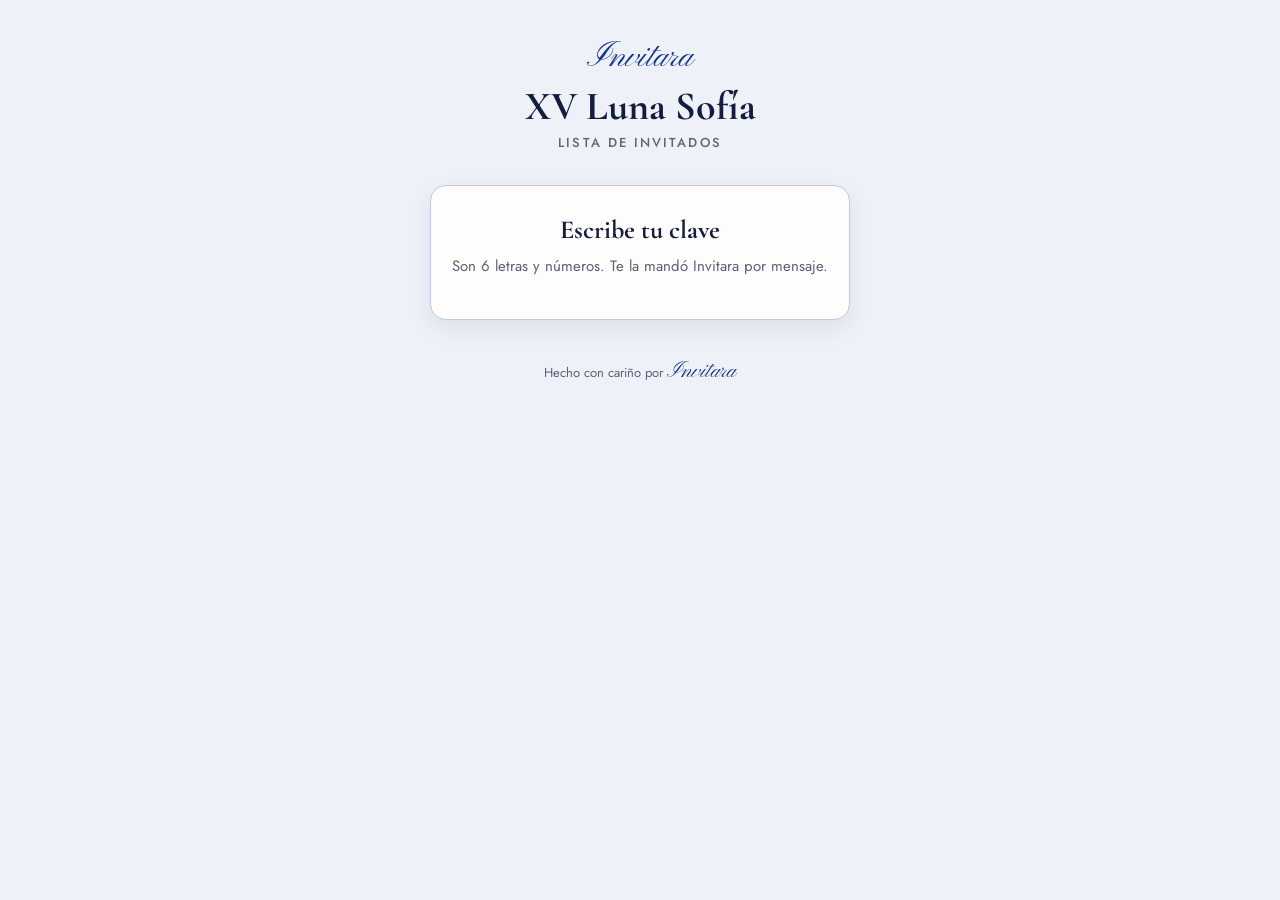
==== panel/index.html @ 73075bc1 "Versión 1 de la invitación de XV de Luna Sofía (portada A · Luna creciente) Co-Authored-By: Claude O" ====
<!DOCTYPE html>
<html lang="es">
<head>
  <meta charset="utf-8">
  <meta name="viewport" content="width=device-width, initial-scale=1">
  <meta name="robots" content="noindex, nofollow">
  <meta name="referrer" content="no-referrer">
  <title>Lista de invitados · XV Luna Sofía</title>
  <link rel="preconnect" href="https://fonts.googleapis.com">
  <link rel="preconnect" href="https://fonts.gstatic.com" crossorigin>
  <link href="https://fonts.googleapis.com/css2?family=Cormorant+Garamond:wght@500;600;700&family=Jost:wght@400;500;600&family=Pinyon+Script&display=swap" rel="stylesheet">
  <link rel="stylesheet" href="panel.css?v=1">
</head>
<body>
  <header class="encabezado">
    <p class="marca">Invitara</p>
    <h1 class="evento" id="evento">XV Luna Sofía</h1>
    <p class="subtitulo">Lista de invitados</p>
  </header>

  <main class="contenido">
    <!-- 1. Clave -->
    <section class="tarjeta acceso" id="vista-clave" aria-labelledby="titulo-clave">
      <h2 class="titulo-tarjeta" id="titulo-clave">Escribe tu clave</h2>
      <p class="ayuda">Son 6 letras y números. Te la mandó Invitara por mensaje.</p>
      <form id="form-clave" novalidate>
        <label class="etiqueta-campo" for="clave">Clave del panel</label>
        <input id="clave" name="clave" type="text" inputmode="text" autocomplete="off" autocapitalize="characters"
               spellcheck="false" maxlength="12" aria-describedby="error-clave" required>
        <p class="error" id="error-clave" role="alert" hidden></p>
        <button class="boton" type="submit" id="boton-entrar">Entrar</button>
      </form>
    </section>

    <!-- 2. Panel -->
    <section id="vista-panel" hidden aria-label="Confirmaciones">
      <div class="barra">
        <p class="actualizado" id="actualizado"></p>
        <div class="barra__botones">
          <button class="boton boton--claro" type="button" id="boton-actualizar">Actualizar</button>
          <button class="boton boton--texto" type="button" id="boton-salir">Salir</button>
        </div>
      </div>
      <p class="error error--global" id="error-panel" role="alert" hidden></p>

      <div class="totales">
        <div class="total total--grande">
          <p class="total__numero" id="t-personas">0</p>
          <p class="total__texto">personas asistirán</p>
        </div>
        <div class="total">
          <p class="total__numero" id="t-familias">0</p>
          <p class="total__texto">familias confirmaron</p>
        </div>
        <div class="total">
          <p class="total__numero" id="t-no">0</p>
          <p class="total__texto">no asistirán</p>
        </div>
        <div class="total">
          <p class="total__numero" id="t-faltan">0</p>
          <p class="total__texto" id="t-faltan-texto">lugares por confirmar</p>
        </div>
      </div>
      <p class="aviso" id="aviso-duplicados" hidden></p>

      <div class="herramientas">
        <label class="etiqueta-campo" for="buscar">Buscar por nombre</label>
        <input id="buscar" type="search" autocomplete="off" placeholder="Ej. Pérez">
        <div class="filtros" role="group" aria-label="Filtrar">
          <button type="button" class="filtro" data-filtro="todos" aria-pressed="true">Todos <span></span></button>
          <button type="button" class="filtro" data-filtro="si" aria-pressed="false">Asistirán <span></span></button>
          <button type="button" class="filtro" data-filtro="no" aria-pressed="false">No asistirán <span></span></button>
        </div>
        <button class="boton boton--claro boton--ancho" type="button" id="boton-descargar">Descargar lista</button>
      </div>

      <p class="conteo" id="conteo" aria-live="polite"></p>
      <ul class="lista" id="lista"></ul>
    </section>
  </main>

  <footer class="pie">Hecho con cariño por <span class="marca marca--chica">Invitara</span></footer>

  <script src="panel.js?v=1"></script>
</body>
</html>
---- panel/panel.css ----
/* ==========================================================================
   PANEL.CSS — Panel de invitados de Invitara (primero celular)
   Los colores se pueden cambiar desde config.json ("colores").
   ========================================================================== */

:root {
  --papel: #F7EBE8;
  --principal: #A44A5C;
  --dorado: #B08A4E;
  --tinta: #3A2328;
  --tarjeta: #FFFDFC;
  --suave: color-mix(in srgb, var(--tinta) 68%, var(--papel));
  --linea: color-mix(in srgb, var(--principal) 22%, var(--papel));
  --exito: #2E6B47;
  --error: #A3261E;
  --fuente-titulos: 'Cormorant Garamond', Georgia, serif;
  --fuente-texto: 'Jost', 'Segoe UI', system-ui, sans-serif;
  --radio: 16px;
}

* { box-sizing: border-box; }
[hidden] { display: none !important; }

body {
  margin: 0;
  min-height: 100vh;
  background: var(--papel);
  color: var(--tinta);
  font-family: var(--fuente-texto);
  font-size: 16px;
  line-height: 1.5;
  -webkit-font-smoothing: antialiased;
}

/* ---------- encabezado ---------- */
.encabezado { padding: 28px 16px 8px; text-align: center; }
.marca {
  margin: 0;
  font-family: 'Pinyon Script', cursive;
  font-size: 34px;
  line-height: 1.1;
  color: var(--principal);
}
.marca--chica { font-size: 22px; }
.evento {
  margin: 6px 0 0;
  font-family: var(--fuente-titulos);
  font-weight: 700;
  font-size: 30px;
  line-height: 1.15;
}
.subtitulo {
  margin: 4px 0 0;
  font-size: 13px;
  font-weight: 500;
  letter-spacing: 0.16em;
  text-transform: uppercase;
  color: var(--dorado);
}

.contenido { width: 100%; max-width: 760px; margin: 0 auto; padding: 16px 16px 40px; }

/* ---------- tarjetas y campos ---------- */
.tarjeta {
  background: var(--tarjeta);
  border: 1px solid var(--linea);
  border-radius: var(--radio);
  padding: 24px 18px;
  box-shadow: 0 8px 24px color-mix(in srgb, var(--tinta) 8%, transparent);
}
.acceso { max-width: 420px; margin: 8px auto 0; }
.titulo-tarjeta { margin: 0; font-family: var(--fuente-titulos); font-size: 26px; font-weight: 700; text-align: center; }
.ayuda { margin: 6px 0 18px; text-align: center; color: var(--suave); font-size: 15px; }

.etiqueta-campo {
  display: block;
  margin: 0 0 6px;
  font-size: 13px;
  font-weight: 600;
  letter-spacing: 0.08em;
  text-transform: uppercase;
  color: var(--principal);
}

input[type="text"], input[type="search"] {
  display: block;
  width: 100%;
  min-height: 48px;
  padding: 10px 14px;
  font: inherit;
  font-size: 16px;
  color: var(--tinta);
  background: #FFFFFF;
  border: 1px solid var(--linea);
  border-radius: 12px;
}
#clave {
  font-size: 26px;
  font-weight: 600;
  letter-spacing: 0.35em;
  text-align: center;
  text-transform: uppercase;
}
input:focus-visible {
  outline: none;
  border-color: var(--principal);
  box-shadow: 0 0 0 3px color-mix(in srgb, var(--principal) 28%, transparent);
}
input[aria-invalid="true"] { border: 2px solid var(--error); }

.error { margin: 10px 0 0; color: var(--error); font-weight: 500; font-size: 15px; }
.error::before { content: "⚠ "; }
.error--global { margin: 0 0 12px; padding: 10px 14px; background: #FFF4F2; border-radius: 12px; }

/* ---------- botones ---------- */
.boton {
  display: inline-flex;
  align-items: center;
  justify-content: center;
  width: 100%;
  min-height: 48px;
  margin-top: 16px;
  padding: 10px 20px;
  font: inherit;
  font-weight: 600;
  font-size: 15px;
  letter-spacing: 0.06em;
  text-transform: uppercase;
  color: #FFFFFF;
  background: var(--principal);
  border: 1.5px solid var(--principal);
  border-radius: 999px;
  cursor: pointer;
}
.boton:hover { filter: brightness(1.08); }
.boton:disabled { opacity: 0.6; cursor: progress; }
.boton--claro { background: transparent; color: var(--principal); }
.boton--texto { background: transparent; border-color: transparent; color: var(--suave); text-decoration: underline; text-underline-offset: 3px; }
button:focus-visible, a:focus-visible { outline: 3px solid var(--principal); outline-offset: 3px; }

/* ---------- barra superior del panel ---------- */
.barra { display: flex; flex-wrap: wrap; align-items: center; justify-content: space-between; gap: 8px; margin-bottom: 12px; }
.actualizado { margin: 0; color: var(--suave); font-size: 14px; }
.barra__botones { display: flex; gap: 8px; }
.barra__botones .boton { width: auto; min-height: 44px; margin: 0; padding: 8px 16px; font-size: 13px; }

/* ---------- totales ---------- */
.totales { display: grid; grid-template-columns: repeat(3, 1fr); gap: 8px; }
.total {
  margin: 0;
  padding: 14px 12px;
  background: var(--tarjeta);
  border: 1px solid var(--linea);
  border-radius: var(--radio);
  text-align: center;
}
.total--grande { grid-column: 1 / -1; background: var(--principal); border-color: var(--principal); color: #FFFFFF; }
/* lining-nums: en Cormorant el 1 "antiguo" parece una I */
.total__numero { margin: 0; font-family: var(--fuente-titulos); font-weight: 700; font-size: 36px; line-height: 1; font-variant-numeric: lining-nums tabular-nums; }
.total--grande .total__numero { font-size: 64px; }
.total__texto { margin: 6px 0 0; font-size: 13px; line-height: 1.3; color: var(--suave); }
.total--grande .total__texto { color: #FFFFFF; font-size: 16px; }

.aviso {
  margin: 12px 0 0;
  padding: 10px 14px;
  border-left: 4px solid #E0B400;
  background: #FFF7D6;
  border-radius: 8px;
  font-size: 14px;
}

/* ---------- buscador y filtros ---------- */
.herramientas { margin-top: 20px; }
.filtros { display: grid; grid-template-columns: repeat(3, 1fr); gap: 6px; margin-top: 12px; }
.filtro {
  min-height: 44px;
  padding: 6px 4px;
  font: inherit;
  font-size: 14px;
  font-weight: 500;
  color: var(--principal);
  background: var(--tarjeta);
  border: 1.5px solid var(--linea);
  border-radius: 999px;
  cursor: pointer;
}
.filtro span { font-weight: 400; color: var(--suave); }
.filtro[aria-pressed="true"] { background: var(--principal); border-color: var(--principal); color: #FFFFFF; }
.filtro[aria-pressed="true"] span { color: #FFFFFF; }
.boton--ancho { margin-top: 12px; }

.conteo { margin: 18px 0 8px; font-size: 14px; color: var(--suave); }

/* ---------- lista ---------- */
.lista { list-style: none; margin: 0; padding: 0; display: grid; gap: 10px; }
.invitado {
  padding: 14px 16px;
  background: var(--tarjeta);
  border: 1px solid var(--linea);
  border-radius: var(--radio);
}
.invitado--duplicado { border-color: #E0B400; background: #FFFBEA; }
.invitado__cabeza { display: flex; flex-wrap: wrap; align-items: baseline; justify-content: space-between; gap: 4px 10px; }
.invitado__nombre, .invitado__mensaje, .evento { font-variant-numeric: lining-nums; }
.invitado__nombre { margin: 0; font-family: var(--fuente-titulos); font-size: 22px; font-weight: 700; line-height: 1.2; overflow-wrap: anywhere; }
.chip {
  display: inline-block;
  padding: 2px 10px;
  border-radius: 999px;
  font-size: 13px;
  font-weight: 600;
  white-space: nowrap;
}
.chip--si { background: color-mix(in srgb, var(--exito) 14%, #FFFFFF); color: var(--exito); }
.chip--no { background: color-mix(in srgb, var(--tinta) 10%, #FFFFFF); color: var(--suave); }
.invitado__asistentes { margin: 6px 0 0; font-size: 15px; overflow-wrap: anywhere; }
.invitado__mensaje {
  margin: 8px 0 0;
  padding-left: 10px;
  border-left: 3px solid var(--dorado);
  font-family: var(--fuente-titulos);
  font-style: italic;
  font-size: 18px;
  white-space: pre-line;
  overflow-wrap: anywhere;
}
.invitado__duplicado { margin: 8px 0 0; font-size: 13px; font-weight: 500; color: #7A5B00; }
.invitado__pie { display: flex; flex-wrap: wrap; align-items: center; gap: 4px 12px; margin-top: 10px; font-size: 14px; color: var(--suave); }
.invitado__telefono { font-variant-numeric: tabular-nums; }
.invitado__telefono a { color: var(--principal); font-weight: 600; }
.boton-ver {
  min-height: 44px;
  padding: 0 4px;
  font: inherit;
  font-size: 14px;
  font-weight: 600;
  color: var(--principal);
  background: none;
  border: 0;
  text-decoration: underline;
  text-underline-offset: 3px;
  cursor: pointer;
}
.invitado__fecha { margin-left: auto; }
.vacio { padding: 24px 12px; text-align: center; color: var(--suave); border: 1px dashed var(--linea); border-radius: var(--radio); }

.pie { padding: 0 16px 32px; text-align: center; font-size: 13px; color: var(--suave); }

/* ---------- pantallas grandes ---------- */
@media (min-width: 720px) {
  .encabezado { padding-top: 40px; }
  .evento { font-size: 40px; }
  .totales { grid-template-columns: 2fr 1fr 1fr 1fr; }
  .total--grande { grid-column: auto; }
  .herramientas { display: grid; grid-template-columns: 1fr auto; grid-template-areas: "etiqueta etiqueta" "buscar descargar" "filtros filtros"; column-gap: 12px; }
  .herramientas .etiqueta-campo { grid-area: etiqueta; }
  .herramientas #buscar { grid-area: buscar; }
  .herramientas .filtros { grid-area: filtros; max-width: 480px; }
  .boton--ancho { grid-area: descargar; width: auto; margin-top: 0; }
}

@media (prefers-reduced-motion: reduce) {
  * { transition: none !important; animation: none !important; }
}
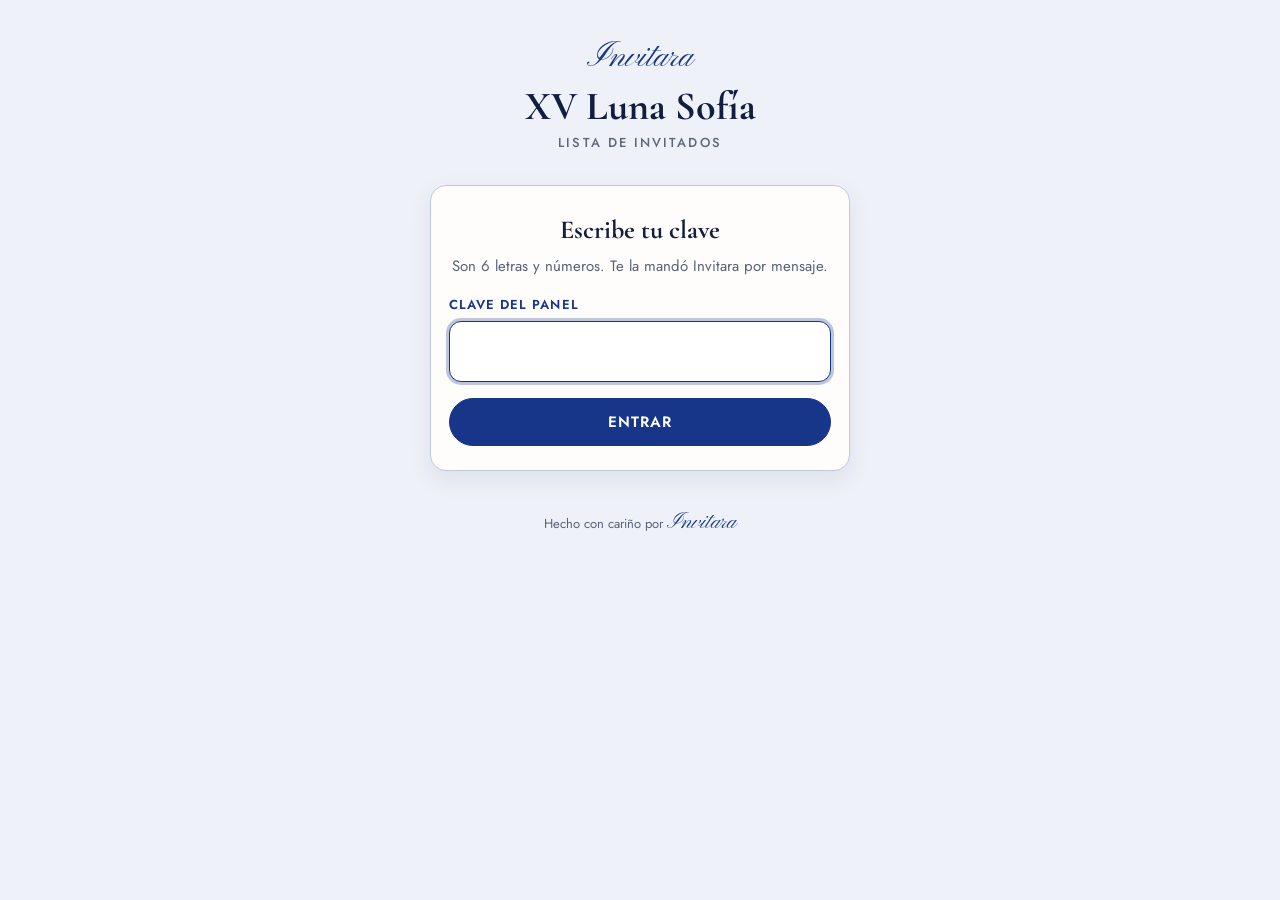
==== commit 57ecaffd: "Versión 1 para revisión de la clienta Co-Authored-By: Claude Opus 5.5 <noreply@anthropic.com>" ====
--- a/panel/index.html
+++ b/panel/index.html
@@ -9,7 +9,7 @@
   <link rel="preconnect" href="https://fonts.googleapis.com">
   <link rel="preconnect" href="https://fonts.gstatic.com" crossorigin>
   <link href="https://fonts.googleapis.com/css2?family=Cormorant+Garamond:wght@500;600;700&family=Jost:wght@400;500;600&family=Pinyon+Script&display=swap" rel="stylesheet">
-  <link rel="stylesheet" href="panel.css?v=1">
+  <link rel="stylesheet" href="panel.css?v=2">
 </head>
 <body>
   <header class="encabezado">
@@ -47,6 +47,7 @@
         <div class="total total--grande">
           <p class="total__numero" id="t-personas">0</p>
           <p class="total__texto">personas asistirán</p>
+          <p class="total__nota">Compara el número de personas con lo que le asignaste a cada familia</p>
         </div>
         <div class="total">
           <p class="total__numero" id="t-familias">0</p>
--- a/panel/panel.css
+++ b/panel/panel.css
@@ -160,6 +160,7 @@
 .total--grande .total__numero { font-size: 64px; }
 .total__texto { margin: 6px 0 0; font-size: 13px; line-height: 1.3; color: var(--suave); }
 .total--grande .total__texto { color: #FFFFFF; font-size: 16px; }
+.total__nota { margin: 10px auto 0; max-width: 30ch; font-family: inherit; font-size: 14px; font-style: italic; line-height: 1.35; color: rgba(255, 255, 255, .92); }
 
 .aviso {
   margin: 12px 0 0;
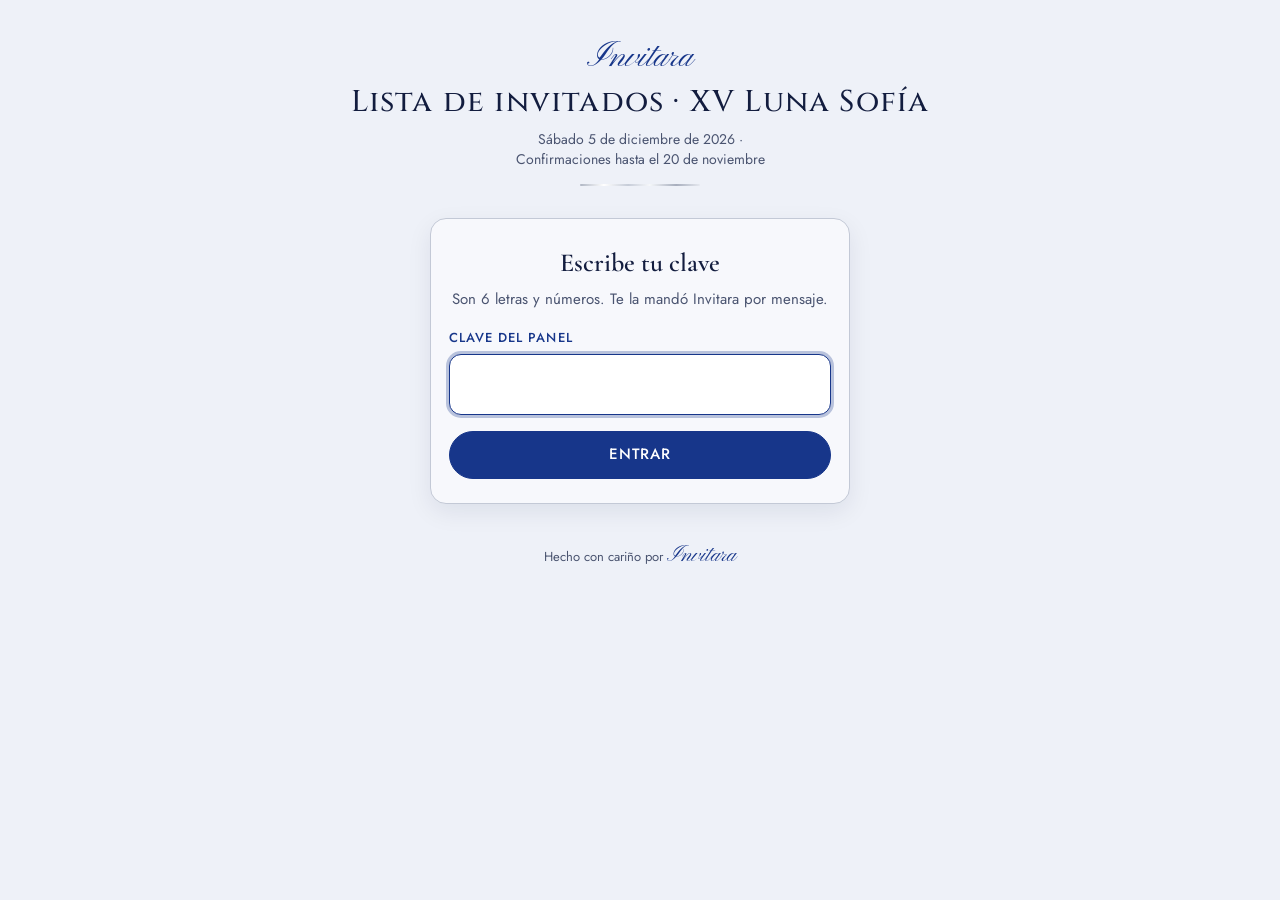
==== commit 37f74d96: "Panel de invitados: título, fecha y letras de la invitación - Título fijo «Lista de invitados · XV L" ====
--- a/panel/index.html
+++ b/panel/index.html
@@ -5,17 +5,18 @@
   <meta name="viewport" content="width=device-width, initial-scale=1">
   <meta name="robots" content="noindex, nofollow">
   <meta name="referrer" content="no-referrer">
+  <meta name="theme-color" content="#0C2160">
   <title>Lista de invitados · XV Luna Sofía</title>
-  <link rel="preconnect" href="https://fonts.googleapis.com">
-  <link rel="preconnect" href="https://fonts.gstatic.com" crossorigin>
-  <link href="https://fonts.googleapis.com/css2?family=Cormorant+Garamond:wght@500;600;700&family=Jost:wght@400;500;600&family=Pinyon+Script&display=swap" rel="stylesheet">
-  <link rel="stylesheet" href="panel.css?v=2">
+  <link rel="icon" type="image/svg+xml" href="../assets/img/favicon.svg">
+  <link rel="stylesheet" href="panel.css?v=3">
+  <link rel="stylesheet" href="tema.css?v=1">
 </head>
 <body>
   <header class="encabezado">
     <p class="marca">Invitara</p>
-    <h1 class="evento" id="evento">XV Luna Sofía</h1>
-    <p class="subtitulo">Lista de invitados</p>
+    <h1 class="evento" id="evento">Lista de invitados · XV&nbsp;Luna&nbsp;Sofía</h1>
+    <p class="subtitulo" hidden>Lista de invitados</p>
+    <p class="detalle" id="detalle">Sábado 5 de diciembre de 2026 · Confirmaciones hasta el 20 de noviembre</p>
   </header>
 
   <main class="contenido">
@@ -46,27 +47,31 @@
       <div class="totales">
         <div class="total total--grande">
           <p class="total__numero" id="t-personas">0</p>
-          <p class="total__texto">personas asistirán</p>
+          <p class="total__texto">personas asisten</p>
           <p class="total__nota">Compara el número de personas con lo que le asignaste a cada familia</p>
         </div>
         <div class="total">
-          <p class="total__numero" id="t-familias">0</p>
-          <p class="total__texto">familias confirmaron</p>
+          <p class="total__numero" id="t-confirmaciones">0</p>
+          <p class="total__texto">confirmaciones recibidas</p>
         </div>
         <div class="total">
           <p class="total__numero" id="t-no">0</p>
           <p class="total__texto">no asistirán</p>
         </div>
         <div class="total">
+          <p class="total__numero" id="t-duplicados">0</p>
+          <p class="total__texto">posibles duplicados</p>
+        </div>
+        <div class="total">
           <p class="total__numero" id="t-faltan">0</p>
-          <p class="total__texto" id="t-faltan-texto">lugares por confirmar</p>
+          <p class="total__texto" id="t-faltan-texto">lugares libres</p>
         </div>
       </div>
       <p class="aviso" id="aviso-duplicados" hidden></p>
 
       <div class="herramientas">
         <label class="etiqueta-campo" for="buscar">Buscar por nombre</label>
-        <input id="buscar" type="search" autocomplete="off" placeholder="Ej. Pérez">
+        <input id="buscar" type="search" autocomplete="off" placeholder="Nombre o apellido">
         <div class="filtros" role="group" aria-label="Filtrar">
           <button type="button" class="filtro" data-filtro="todos" aria-pressed="true">Todos <span></span></button>
           <button type="button" class="filtro" data-filtro="si" aria-pressed="false">Asistirán <span></span></button>
@@ -82,6 +87,6 @@
 
   <footer class="pie">Hecho con cariño por <span class="marca marca--chica">Invitara</span></footer>
 
-  <script src="panel.js?v=1"></script>
+  <script src="panel.js?v=2"></script>
 </body>
 </html>
--- a/panel/panel.css
+++ b/panel/panel.css
@@ -44,7 +44,7 @@
 .marca--chica { font-size: 22px; }
 .evento {
   margin: 6px 0 0;
-  font-family: var(--fuente-titulos);
+  font-family: var(--fuente-encabezado, var(--fuente-titulos));
   font-weight: 700;
   font-size: 30px;
   line-height: 1.15;
@@ -145,7 +145,7 @@
 .barra__botones .boton { width: auto; min-height: 44px; margin: 0; padding: 8px 16px; font-size: 13px; }
 
 /* ---------- totales ---------- */
-.totales { display: grid; grid-template-columns: repeat(3, 1fr); gap: 8px; }
+.totales { display: grid; grid-template-columns: 1fr 1fr; gap: 8px; }
 .total {
   margin: 0;
   padding: 14px 12px;
@@ -160,7 +160,9 @@
 .total--grande .total__numero { font-size: 64px; }
 .total__texto { margin: 6px 0 0; font-size: 13px; line-height: 1.3; color: var(--suave); }
 .total--grande .total__texto { color: #FFFFFF; font-size: 16px; }
-.total__nota { margin: 10px auto 0; max-width: 30ch; font-family: inherit; font-size: 14px; font-style: italic; line-height: 1.35; color: rgba(255, 255, 255, .92); }
+.total__nota { margin: 10px auto 0; max-width: 32ch; font-size: 14px; font-style: italic; line-height: 1.35; color: rgba(255, 255, 255, .92); }
+.total--alerta { border-color: #E0B400; background: #FFF7D6; }
+.detalle { margin: 8px auto 0; max-width: 36ch; font-size: 14px; line-height: 1.4; color: var(--suave); }
 
 .aviso {
   margin: 12px 0 0;
@@ -252,8 +254,8 @@
 @media (min-width: 720px) {
   .encabezado { padding-top: 40px; }
   .evento { font-size: 40px; }
-  .totales { grid-template-columns: 2fr 1fr 1fr 1fr; }
-  .total--grande { grid-column: auto; }
+  .totales { grid-template-columns: 1.6fr 1fr 1fr; }
+  .total--grande { grid-column: 1; grid-row: 1 / span 2; display: flex; flex-direction: column; justify-content: center; }
   .herramientas { display: grid; grid-template-columns: 1fr auto; grid-template-areas: "etiqueta etiqueta" "buscar descargar" "filtros filtros"; column-gap: 12px; }
   .herramientas .etiqueta-campo { grid-area: etiqueta; }
   .herramientas #buscar { grid-area: buscar; }
--- a/panel/tema.css
+++ b/panel/tema.css
@@ -0,0 +1,49 @@
+/* ==========================================================================
+   TEMA.CSS — Panel de invitados · XV Luna Sofía
+   Mismas letras y colores que la invitación (azul rey y plata).
+   Las letras vienen del propio repositorio (../assets/fuentes/).
+   ========================================================================== */
+
+@font-face { font-family: 'Cormorant Garamond'; src: url('../assets/fuentes/cormorant-garamond-latin-400-normal.woff2') format('woff2'); font-weight: 400; font-display: swap; }
+@font-face { font-family: 'Cormorant Garamond'; src: url('../assets/fuentes/cormorant-garamond-latin-500-normal.woff2') format('woff2'); font-weight: 500; font-display: swap; }
+@font-face { font-family: 'Cormorant Garamond'; src: url('../assets/fuentes/cormorant-garamond-latin-600-normal.woff2') format('woff2'); font-weight: 600 700; font-display: swap; }
+@font-face { font-family: 'Cormorant Garamond'; src: url('../assets/fuentes/cormorant-garamond-latin-400-italic.woff2') format('woff2'); font-weight: 400; font-style: italic; font-display: swap; }
+@font-face { font-family: 'Jost'; src: url('../assets/fuentes/jost-latin-400-normal.woff2') format('woff2'); font-weight: 400; font-display: swap; }
+@font-face { font-family: 'Jost'; src: url('../assets/fuentes/jost-latin-500-normal.woff2') format('woff2'); font-weight: 500 600; font-display: swap; }
+@font-face { font-family: 'Cinzel'; src: url('../assets/fuentes/cinzel-latin-400-normal.woff2') format('woff2'); font-weight: 400; font-display: swap; }
+@font-face { font-family: 'Cinzel'; src: url('../assets/fuentes/cinzel-latin-500-normal.woff2') format('woff2'); font-weight: 500 700; font-display: swap; }
+@font-face { font-family: 'Pinyon Script'; src: url('../assets/fuentes/pinyon-script-latin-400-normal.woff2') format('woff2'); font-weight: 400; font-display: swap; }
+
+:root {
+  /* Colores de la invitación (estilos.css) */
+  --papel: #EEF1F8;
+  --principal: #17368A;   /* azul rey */
+  --dorado: #5E6676;      /* plata sobre fondos claros */
+  --tinta: #131D3F;
+  --tarjeta: #F7F8FC;     /* perla */
+  --linea: #C3C9D6;       /* plata */
+  --suave: #4A5470;
+  --exito: #22704A;
+  --error: #B3261E;
+  --fuente-encabezado: 'Cinzel', 'Times New Roman', serif;
+  --fuente-titulos: 'Cormorant Garamond', Georgia, serif;
+  --fuente-texto: 'Jost', 'Segoe UI', system-ui, sans-serif;
+}
+
+/* Título en Cinzel, como los de la invitación */
+.evento { font-weight: 500; font-size: 22px; line-height: 1.3; letter-spacing: 0.04em; }
+.encabezado::after {
+  content: "";
+  display: block;
+  width: 120px;
+  height: 2px;
+  margin: 14px auto 0;
+  border-radius: 2px;
+  background: linear-gradient(100deg, #AEB5C3 0%, #FFFFFF 20%, #C6CCD8 40%, #F5F7FA 58%, #A7AEBD 80%, #E6E9F0 100%);
+}
+.total--grande { background: linear-gradient(160deg, #17368A 0%, #0C2160 100%); }
+.marca { color: var(--principal); }
+
+@media (min-width: 720px) {
+  .evento { font-size: 30px; }
+}
